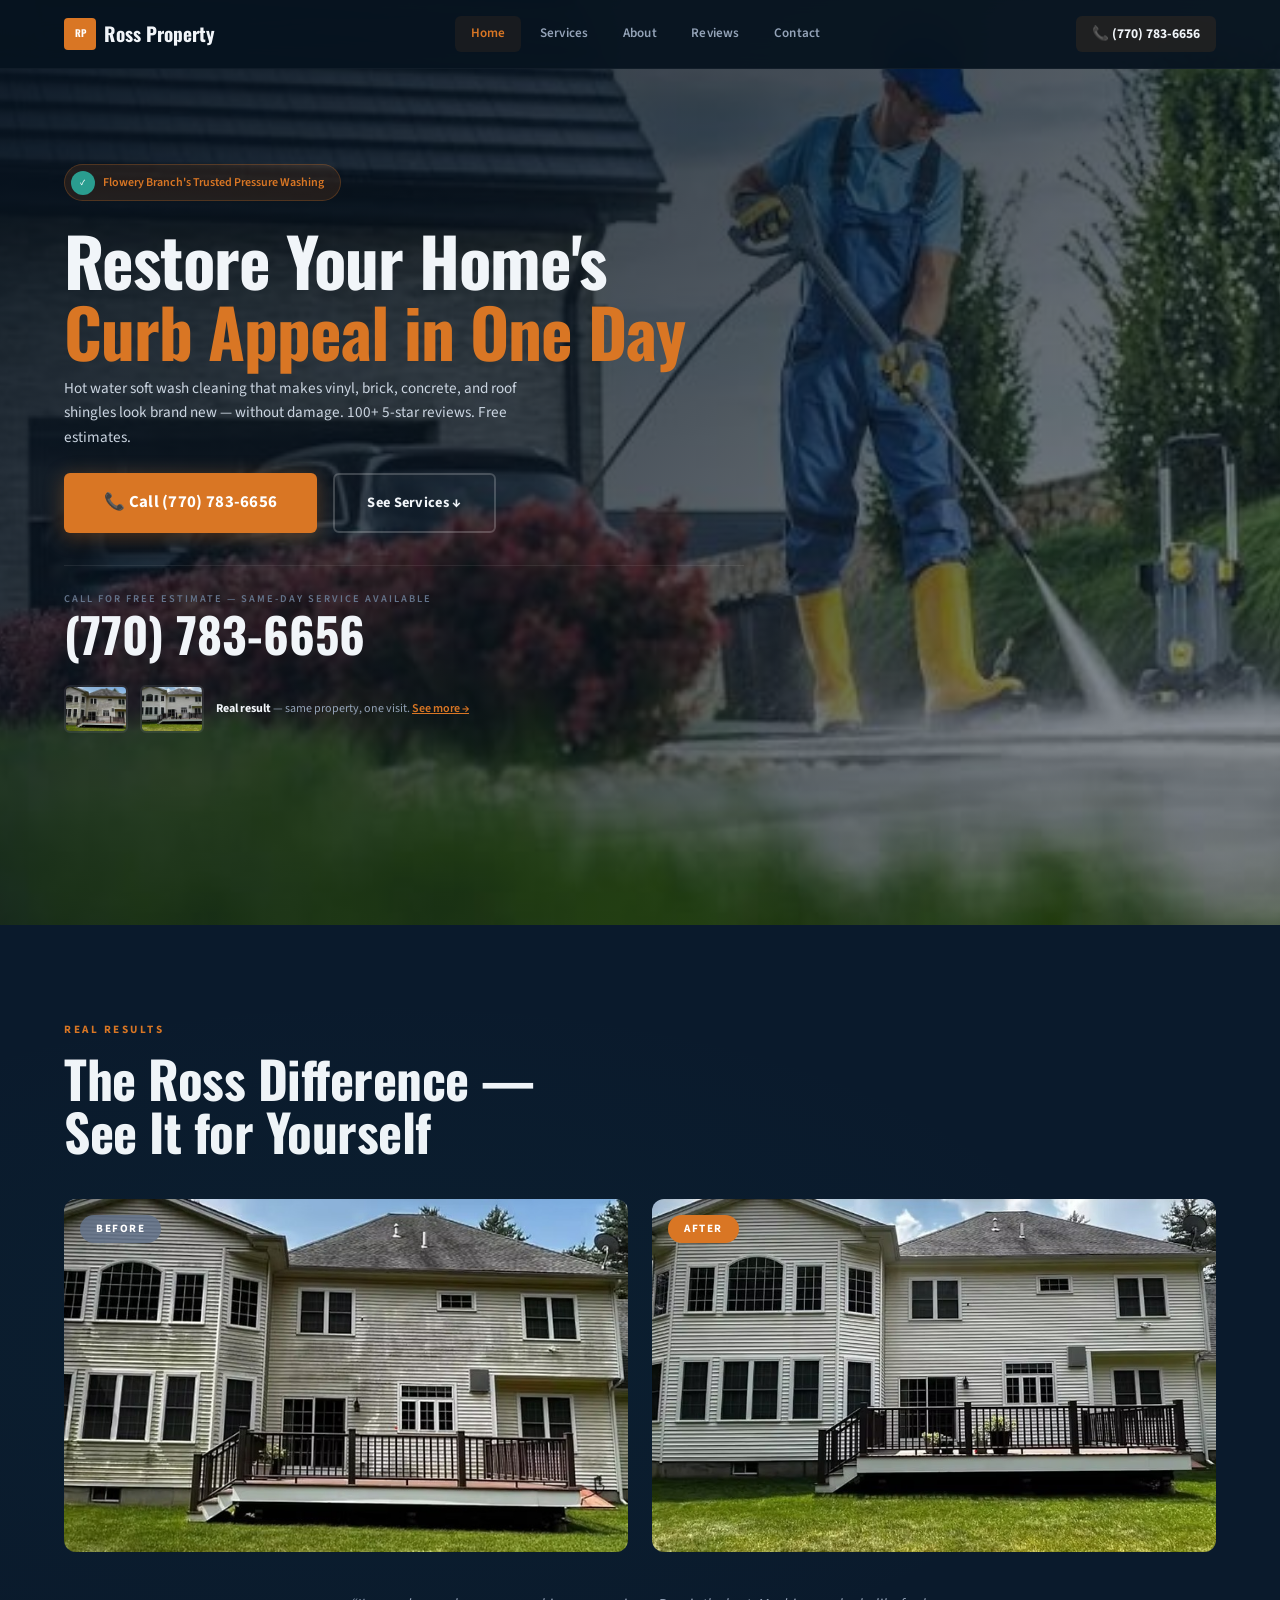
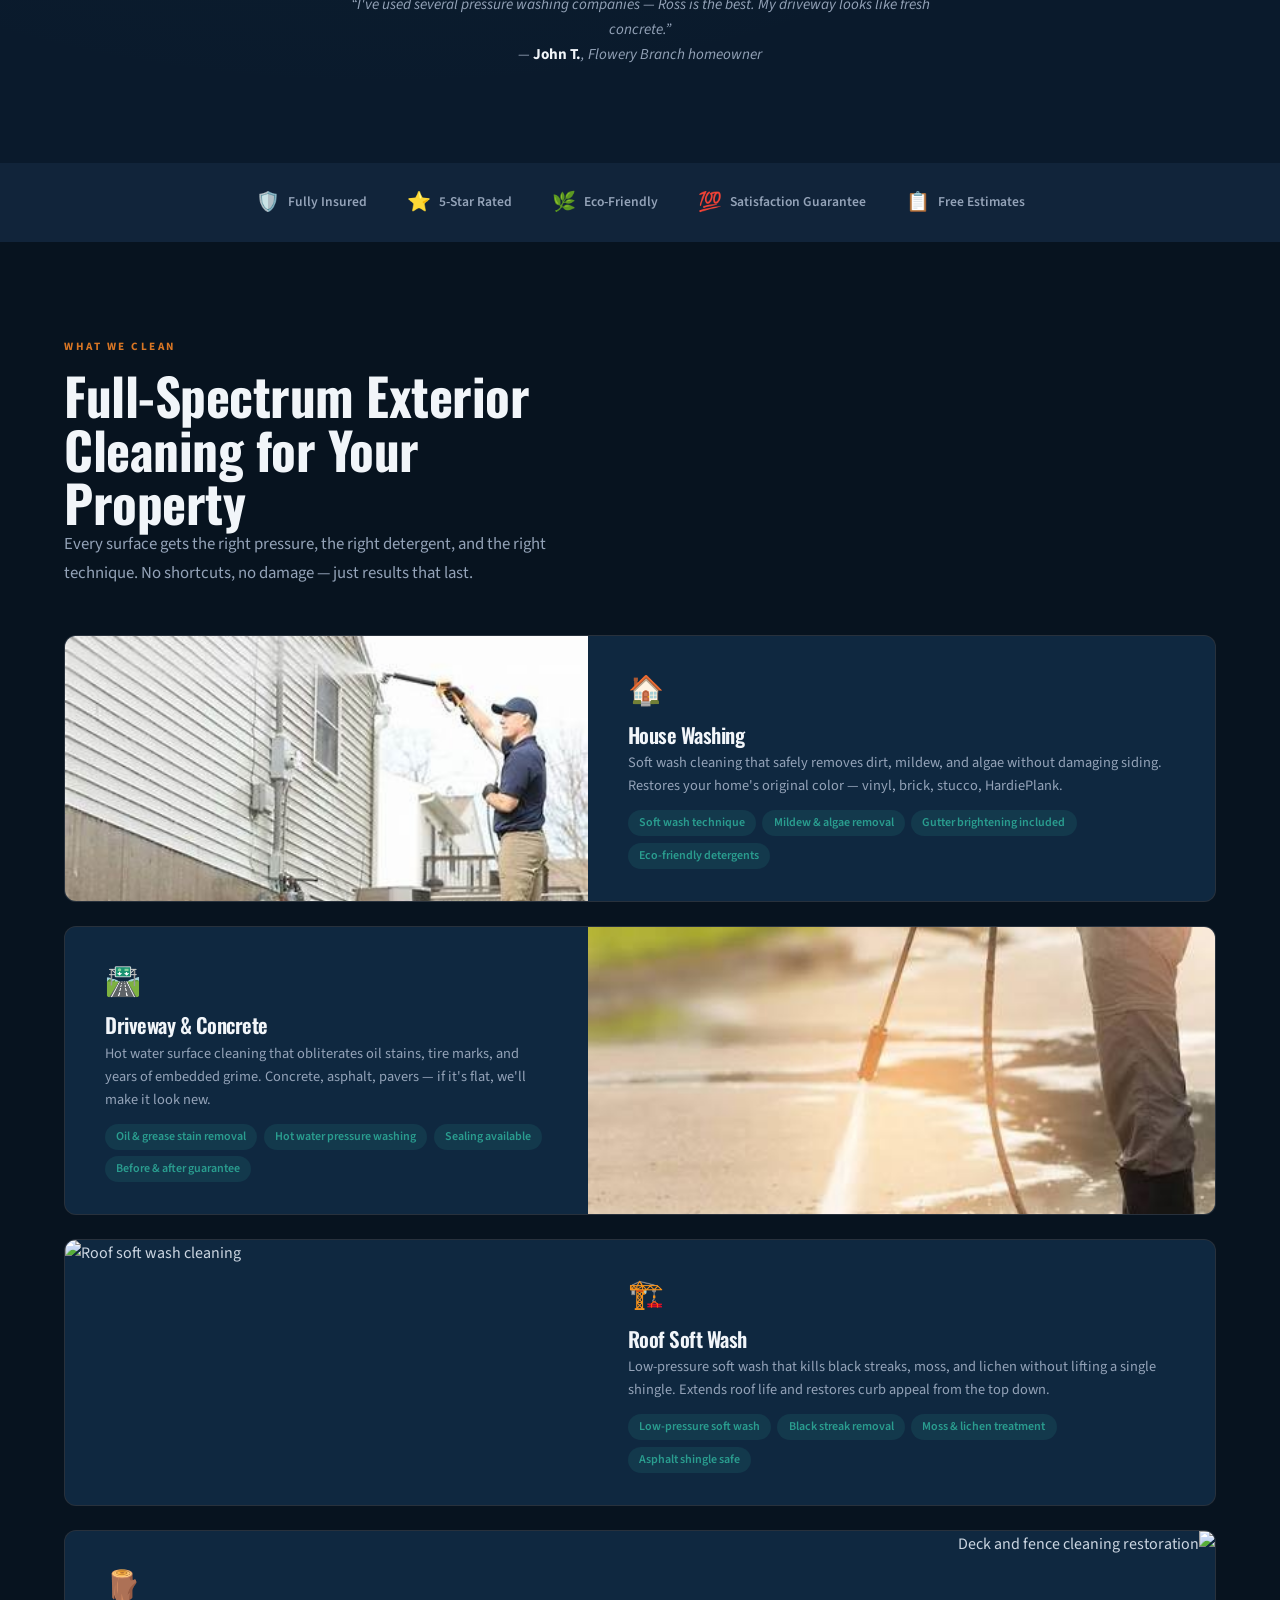
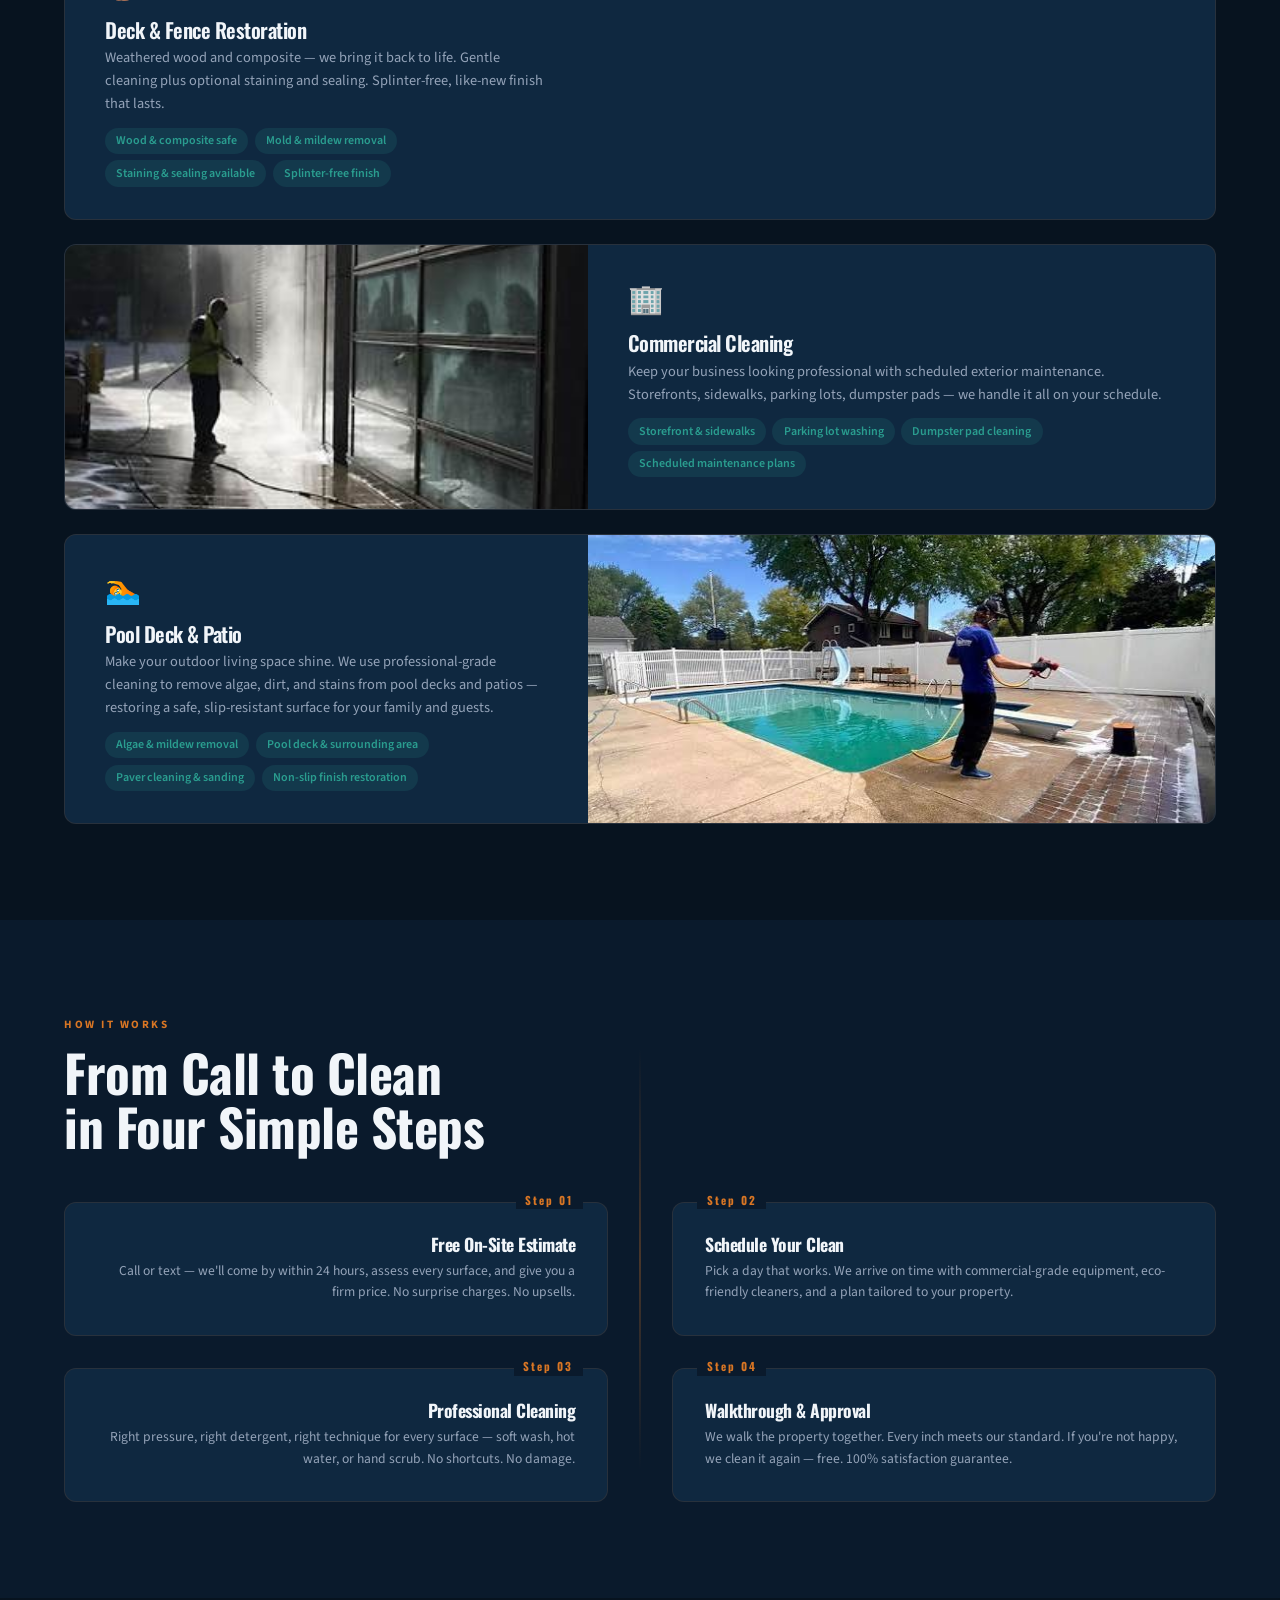
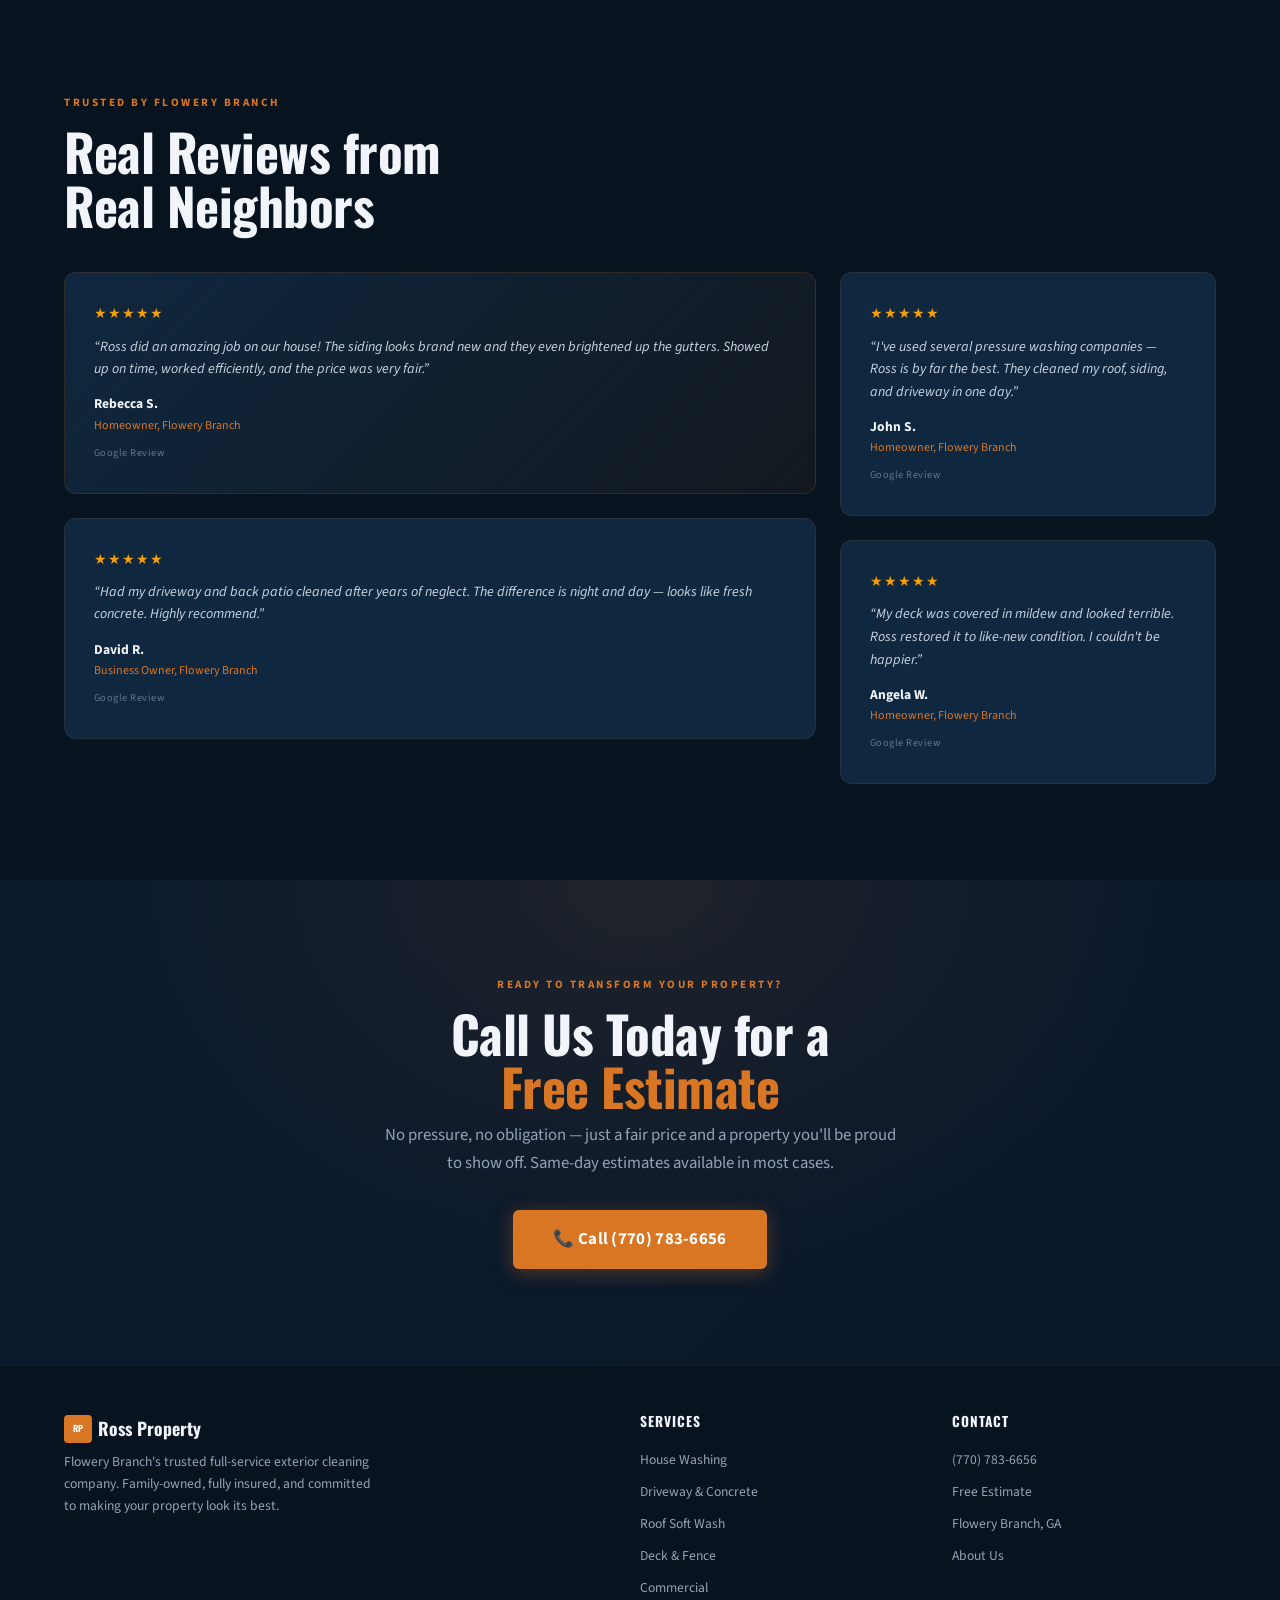
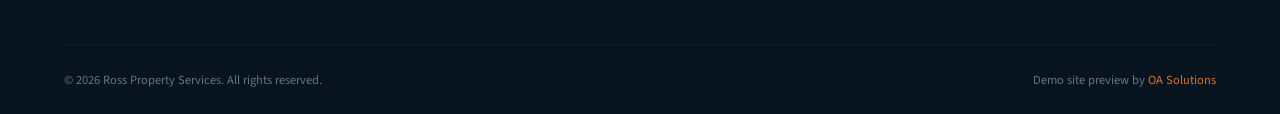
==== index.html @ 20b0c1eb "final" ====
<!DOCTYPE html>
<html lang="en">
<head>
<meta charset="UTF-8">
<meta name="viewport" content="width=device-width, initial-scale=1.0">
<title>Ross Property Services — Flowery Branch's Premium Exterior Cleaning</title>
<meta name="description" content="Ross Property Services — professional house washing, driveway cleaning, roof soft wash &amp; deck restoration in Flowery Branch, GA. Free estimates. Fully insured.">
<link rel="preconnect" href="https://fonts.googleapis.com">
<link href="https://fonts.googleapis.com/css2?family=Oswald:wght@500;600;700&family=Source+Sans+3:ital,wght@0,300;0,400;0,600;0,700;1,400&display=swap" rel="stylesheet">
<link rel="stylesheet" href="style.css">
</head>
<body>

<nav>
  <div class="container nav-inner">
    <a href="index.html" class="nav-brand">
      <span class="mark">RP</span>
      Ross Property</span>
    </a>
    <div class="nav-links">
      <a href="index.html" class="active">Home</a>
      <a href="services.html">Services</a>
      <a href="about.html">About</a>
      <a href="reviews.html">Reviews</a>
      <a href="contact.html">Contact</a>
    </div>
    <div class="nav-phone-wrap">
      <a href="tel:7707836656" class="nav-phone">&#x1F4DE; (770) 783-6656</a>
    </div>
  </div>
</nav>

<!-- ═══ HERO — Full-Bleed Background ═══ -->
<section class="hero" id="top">
  <div class="hero-bg">
    <img src="hero-bg.jpg" alt="Professional pressure washing result" loading="eager">
  </div>
  <div class="container">
    <div class="hero-content">
      <div class="hero-badge">
        <span class="dot">&#10003;</span>
        Flowery Branch's Trusted Pressure Washing
      </div>
      <h1>
        Restore Your Home's<br>
        <span class="accent">Curb Appeal in One Day</span>
      </h1>
      <p>
        Hot water soft wash cleaning that makes vinyl, brick, concrete, and roof shingles look brand new &mdash; without damage. 100+ 5-star reviews. Free estimates.
      </p>
      <div class="hero-actions">
        <a href="tel:7707836656" class="btn btn-copper" style="font-size:1.05rem;padding:1rem 2.5rem">&#x1F4DE; Call (770) 783-6656</a>
        <a href="services.html" class="btn btn-outline-light">See Services &darr;</a>
      </div>
      <div class="hero-phone-block">
        <div class="label">Call for Free Estimate &mdash; Same-Day Service Available</div>
        <a href="tel:7707836656" class="number">(770) 783-6656</a>
      </div>
      <div class="hero-proof">
        <div class="thumb"><img src="ba-before.jpg" alt="Before"></div>
        <div class="thumb"><img src="ba-after.jpg" alt="After"></div>
        <div class="proof-text"><strong>Real result</strong> &mdash; same property, one visit. <a href="#proof" style="color:var(--copper);font-weight:600;text-decoration:underline">See more &rarr;</a></div>
      </div>
    </div>
  </div>
</section>

<!-- ═══ BEFORE / AFTER ═══ -->
<section class="before-after" id="proof">
  <div class="container">
    <span class="section-tag">Real Results</span>
    <h2>The Ross Difference &mdash;<br>See It for Yourself</h2>
    <div class="ba-grid">
      <div class="ba-card">
        <span class="ba-label before">Before</span>
        <img src="ba-before.jpg" alt="Before &mdash; dirty surface before professional pressure washing" loading="lazy">
      </div>
      <div class="ba-card">
        <span class="ba-label after">After</span>
        <img src="ba-after.jpg" alt="After &mdash; professionally cleaned and restored by Ross Property Services" loading="lazy">
      </div>
    </div>
    <p class="ba-quote">
      &ldquo;I've used several pressure washing companies &mdash; Ross is the best. My driveway looks like fresh concrete.&rdquo;<br>
      &mdash; <strong>John T.</strong>, Flowery Branch homeowner
    </p>
  </div>
</section>

<!-- ═══ TRUST BAR ═══ -->
<div class="trust-bar">
  <div class="container trust-inner">
    <span class="trust-item"><span class="icon">&#x1F6E1;&#xFE0F;</span> Fully Insured</span>
    <span class="trust-item"><span class="icon">&#x2B50;</span> 5-Star Rated</span>
    <span class="trust-item"><span class="icon">&#x1F33F;</span> Eco-Friendly</span>
    <span class="trust-item"><span class="icon">&#x1F4AF;</span> Satisfaction Guarantee</span>
    <span class="trust-item"><span class="icon">&#x1F4CB;</span> Free Estimates</span>
  </div>
</div>

<!-- ═══ SERVICES — Staggered Layout ═══ -->
<section class="services" id="services">
  <div class="container">
    <div class="services-header">
      <span class="section-tag">What We Clean</span>
      <h2>Full-Spectrum Exterior<br>Cleaning for Your Property</h2>
      <p>Every surface gets the right pressure, the right detergent, and the right technique. No shortcuts, no damage &mdash; just results that last.</p>
    </div>

    <div class="svc-list">

      <div class="svc-card hidden">
        <div class="svc-img">
          <img src="house-washing.jpg" alt="Professional house washing service" loading="lazy">
        </div>
        <div class="svc-body">
          <div class="svc-icon">&#x1F3E0;</div>
          <h3>House Washing</h3>
          <p>Soft wash cleaning that safely removes dirt, mildew, and algae without damaging siding. Restores your home's original color &mdash; vinyl, brick, stucco, HardiePlank.</p>
          <ul class="svc-features">
            <li>Soft wash technique</li>
            <li>Mildew &amp; algae removal</li>
            <li>Gutter brightening included</li>
            <li>Eco-friendly detergents</li>
          </ul>
        </div>
      </div>

      <div class="svc-card hidden">
        <div class="svc-img">
          <img src="driveway.jpg" alt="Driveway pressure washing" loading="lazy">
        </div>
        <div class="svc-body">
          <div class="svc-icon">&#x1F6E3;&#xFE0F;</div>
          <h3>Driveway &amp; Concrete</h3>
          <p>Hot water surface cleaning that obliterates oil stains, tire marks, and years of embedded grime. Concrete, asphalt, pavers &mdash; if it's flat, we'll make it look new.</p>
          <ul class="svc-features">
            <li>Oil &amp; grease stain removal</li>
            <li>Hot water pressure washing</li>
            <li>Sealing available</li>
            <li>Before &amp; after guarantee</li>
          </ul>
        </div>
      </div>

      <div class="svc-card hidden">
        <div class="svc-img">
          <img src="https://images.pexels.com/photos/16001962/pexels-photo-16001962.jpeg?auto=compress&cs=tinysrgb&h=450&w=700&fit=crop" alt="Roof soft wash cleaning" loading="lazy">
        </div>
        <div class="svc-body">
          <div class="svc-icon">&#x1F3D7;&#xFE0F;</div>
          <h3>Roof Soft Wash</h3>
          <p>Low-pressure soft wash that kills black streaks, moss, and lichen without lifting a single shingle. Extends roof life and restores curb appeal from the top down.</p>
          <ul class="svc-features">
            <li>Low-pressure soft wash</li>
            <li>Black streak removal</li>
            <li>Moss &amp; lichen treatment</li>
            <li>Asphalt shingle safe</li>
          </ul>
        </div>
      </div>

      <div class="svc-card hidden">
        <div class="svc-img">
          <img src="https://images.pexels.com/photos/13425263/pexels-photo-13425263.jpeg?auto=compress&cs=tinysrgb&h=450&w=700&fit=crop" alt="Deck and fence cleaning restoration" loading="lazy">
        </div>
        <div class="svc-body">
          <div class="svc-icon">&#x1FAB5;</div>
          <h3>Deck &amp; Fence Restoration</h3>
          <p>Weathered wood and composite &mdash; we bring it back to life. Gentle cleaning plus optional staining and sealing. Splinter-free, like-new finish that lasts.</p>
          <ul class="svc-features">
            <li>Wood &amp; composite safe</li>
            <li>Mold &amp; mildew removal</li>
            <li>Staining &amp; sealing available</li>
            <li>Splinter-free finish</li>
          </ul>
        </div>
      </div>

      <div class="svc-card hidden">
        <div class="svc-img">
          <img src="commercial.jpg" alt="Commercial power washing" loading="lazy">
        </div>
        <div class="svc-body">
          <div class="svc-icon">&#x1F3E2;</div>
          <h3>Commercial Cleaning</h3>
          <p>Keep your business looking professional with scheduled exterior maintenance. Storefronts, sidewalks, parking lots, dumpster pads &mdash; we handle it all on your schedule.</p>
          <ul class="svc-features">
            <li>Storefront &amp; sidewalks</li>
            <li>Parking lot washing</li>
            <li>Dumpster pad cleaning</li>
            <li>Scheduled maintenance plans</li>
          </ul>
        </div>
      </div>

      <div class="svc-card hidden">
        <div class="svc-img">
          <img src="pool-deck.jpg" alt="Pool deck pressure washing" loading="lazy">
        </div>
        <div class="svc-body">
          <div class="svc-icon">&#x1F3CA;</div>
          <h3>Pool Deck &amp; Patio</h3>
          <p>Make your outdoor living space shine. We use professional-grade cleaning to remove algae, dirt, and stains from pool decks and patios &mdash; restoring a safe, slip-resistant surface for your family and guests.</p>
          <ul class="svc-features">
            <li>Algae &amp; mildew removal</li>
            <li>Pool deck &amp; surrounding area</li>
            <li>Paver cleaning &amp; sanding</li>
            <li>Non-slip finish restoration</li>
          </ul>
        </div>
      </div>

    </div>
  </div>
</section>

<!-- ═══ PROCESS — Timeline ═══ -->
<section class="process">
  <div class="container">
    <div class="services-header" style="margin-bottom:3rem">
      <span class="section-tag">How It Works</span>
      <h2>From Call to Clean<br>in Four Simple Steps</h2>
    </div>
    <div class="process-grid">
      <div class="process-card hidden">
        <span class="p-step">Step 01</span>
        <h4>Free On-Site Estimate</h4>
        <p>Call or text &mdash; we'll come by within 24 hours, assess every surface, and give you a firm price. No surprise charges. No upsells.</p>
      </div>
      <div class="process-card hidden">
        <span class="p-step">Step 02</span>
        <h4>Schedule Your Clean</h4>
        <p>Pick a day that works. We arrive on time with commercial-grade equipment, eco-friendly cleaners, and a plan tailored to your property.</p>
      </div>
      <div class="process-card hidden">
        <span class="p-step">Step 03</span>
        <h4>Professional Cleaning</h4>
        <p>Right pressure, right detergent, right technique for every surface &mdash; soft wash, hot water, or hand scrub. No shortcuts. No damage.</p>
      </div>
      <div class="process-card hidden">
        <span class="p-step">Step 04</span>
        <h4>Walkthrough &amp; Approval</h4>
        <p>We walk the property together. Every inch meets our standard. If you're not happy, we clean it again &mdash; free. 100% satisfaction guarantee.</p>
      </div>
    </div>
  </div>
</section>

<!-- ═══ REVIEWS ═══ -->
<section class="reviews" id="reviews">
  <div class="container">
    <span class="section-tag">Trusted by Flowery Branch</span>
    <h2>Real Reviews from<br>Real Neighbors</h2>
    <div class="reviews-grid">

      <div class="reviews-main">
        <div class="review-card featured hidden">
          <div class="review-stars">&#9733;&#9733;&#9733;&#9733;&#9733;</div>
          <p class="review-text">&ldquo;Ross did an amazing job on our house! The siding looks brand new and they even brightened up the gutters. Showed up on time, worked efficiently, and the price was very fair.&rdquo;</p>
          <div class="review-author">Rebecca S.</div>
          <div class="review-location">Homeowner, Flowery Branch</div>
          <div class="review-source">Google Review</div>
        </div>
        <div class="review-card hidden">
          <div class="review-stars">&#9733;&#9733;&#9733;&#9733;&#9733;</div>
          <p class="review-text">&ldquo;Had my driveway and back patio cleaned after years of neglect. The difference is night and day &mdash; looks like fresh concrete. Highly recommend.&rdquo;</p>
          <div class="review-author">David R.</div>
          <div class="review-location">Business Owner, Flowery Branch</div>
          <div class="review-source">Google Review</div>
        </div>
      </div>

      <div class="reviews-side">
        <div class="review-card hidden">
          <div class="review-stars">&#9733;&#9733;&#9733;&#9733;&#9733;</div>
          <p class="review-text">&ldquo;I've used several pressure washing companies &mdash; Ross is by far the best. They cleaned my roof, siding, and driveway in one day.&rdquo;</p>
          <div class="review-author">John S.</div>
          <div class="review-location">Homeowner, Flowery Branch</div>
          <div class="review-source">Google Review</div>
        </div>
        <div class="review-card hidden">
          <div class="review-stars">&#9733;&#9733;&#9733;&#9733;&#9733;</div>
          <p class="review-text">&ldquo;My deck was covered in mildew and looked terrible. Ross restored it to like-new condition. I couldn't be happier.&rdquo;</p>
          <div class="review-author">Angela W.</div>
          <div class="review-location">Homeowner, Flowery Branch</div>
          <div class="review-source">Google Review</div>
        </div>
      </div>

    </div>
  </div>
</section>

<!-- ═══ FINAL CTA ═══ -->
<section class="cta-block">
  <div class="container">
    <span class="section-tag">Ready to Transform Your Property?</span>
    <h2>Call Us Today for a<br><span class="accent">Free Estimate</span></h2>
    <p>No pressure, no obligation &mdash; just a fair price and a property you'll be proud to show off. Same-day estimates available in most cases.</p>
    <a href="tel:7707836656" class="btn btn-copper" style="font-size:1.05rem;padding:1rem 2.5rem">&#x1F4DE; Call (770) 783-6656</a>
  </div>
</section>

<!-- ═══ FOOTER ═══ -->
<footer>
  <div class="container">
    <div class="footer-grid">
      <div>
        <div class="footer-brand">
          <span class="mark" style="width:28px;height:28px;background:var(--copper);border-radius:4px;display:flex;align-items:center;justify-content:center;font-size:.55rem;color:#fff">RP</span>
          Ross Property</span>
        </div>
        <div class="footer-about">
          <p>Flowery Branch's trusted full-service exterior cleaning company. Family-owned, fully insured, and committed to making your property look its best.</p>
        </div>
      </div>
      <div class="footer-col">
        <h4>Services</h4>
        <a href="services.html">House Washing</a>
        <a href="services.html">Driveway &amp; Concrete</a>
        <a href="services.html">Roof Soft Wash</a>
        <a href="services.html">Deck &amp; Fence</a>
        <a href="services.html">Commercial</a>
      </div>
      <div class="footer-col">
        <h4>Contact</h4>
        <a href="tel:7707836656">(770) 783-6656</a>
        <a href="contact.html">Free Estimate</a>
        <a href="contact.html">Flowery Branch, GA</a>
        <a href="about.html">About Us</a>
      </div>
    </div>
    <div class="footer-bot">
      <p>&copy; 2026 Ross Property Services. All rights reserved.</p>
      <p class="demo-mark">Demo site preview by <a href="#">OA Solutions</a></p>
    </div>
  </div>
</footer>

<!-- ═══ MOBILE STICKY CTA ═══ -->
<div class="sticky-cta">
  <a href="tel:7707836656" class="btn btn-copper btn-block">
    &#x1F4DE; Call Now &mdash; Free Estimate
  </a>
</div>

<script>
function revealOnScroll() {
  document.querySelectorAll('.hidden').forEach(function(el) {
    if (el.getBoundingClientRect().top < window.innerHeight - 80) el.classList.add('visible');
  });
}
document.addEventListener('DOMContentLoaded', revealOnScroll);
window.addEventListener('scroll', revealOnScroll);
</script>

</body>
</html>
---- style.css ----
/* ═══ RESET & BASE ═══ */
*,*::before,*::after{margin:0;padding:0;box-sizing:border-box}
html{scroll-behavior:smooth;scroll-padding-top:80px}
body{font-family:'Source Sans 3',sans-serif;font-weight:400;color:#cbd5e1;background:#07131f;line-height:1.65;-webkit-font-smoothing:antialiased;overflow-x:hidden}
a{color:inherit;text-decoration:none}
img{max-width:100%;display:block}
::selection{background:#d97624;color:#fff}

/* ═══ COLORS ═══ */
:root{
  --navy: #07131f;
  --navy-light: #0a1a2c;
  --navy-mid: #11243a;
  --copper: #d97624;
  --copper-glow: rgba(217,118,36,.35);
  --teal: #2a9d8f;
  --teal-dim: rgba(42,157,143,.15);
  --text: #cbd5e1;
  --text-light: #94a3b8;
  --text-dim: #64748b;
  --card: #0f2840;
  --card-border: rgba(217,118,36,.12);
  --white: #f1f5f9;
}

/* ═══ TYPOGRAPHY ═══ */
h1,h2,h3,h4{font-family:'Oswald',sans-serif;font-weight:700;line-height:1.05;color:var(--white);letter-spacing:-.5px}
h1{font-size:clamp(2.8rem,6vw,5rem)}
h2{font-size:clamp(2rem,4vw,3.2rem)}
h3{font-size:clamp(1.2rem,2.5vw,1.6rem)}
h4{font-size:1.1rem}
.section-tag{font-family:'Source Sans 3',sans-serif;font-size:.7rem;font-weight:700;text-transform:uppercase;letter-spacing:2.5px;color:var(--copper);display:block;margin-bottom:.75rem}
.container{max-width:1200px;margin:0 auto;padding:0 1.5rem}
section{padding:clamp(3.5rem,8vw,6rem) 0}

/* ═══ BUTTONS ═══ */
.btn{display:inline-flex;align-items:center;gap:.5rem;font-family:'Source Sans 3',sans-serif;font-weight:700;font-size:.9rem;padding:.85rem 2rem;border-radius:6px;border:none;cursor:pointer;transition:all .25s;text-decoration:none;letter-spacing:.3px}
.btn-copper{background:var(--copper);color:#fff;box-shadow:0 4px 20px var(--copper-glow)}
.btn-copper:hover{background:#c4691f;transform:translateY(-2px);box-shadow:0 8px 30px var(--copper-glow)}
.btn-outline-light{background:transparent;color:var(--white);border:2px solid rgba(255,255,255,.2)}
.btn-outline-light:hover{border-color:var(--copper);background:rgba(217,118,36,.08)}
.btn-teal{background:var(--teal);color:#fff}
.btn-teal:hover{background:#238c80;transform:translateY(-2px)}
.btn-block{width:100%;justify-content:center;padding:1rem}

/* ═══ NAV ═══ */
nav{position:fixed;top:0;left:0;right:0;z-index:100;background:rgba(7,19,31,.95);backdrop-filter:blur(20px);-webkit-backdrop-filter:blur(20px);border-bottom:1px solid rgba(255,255,255,.04);transition:background .3s}
.nav-inner{display:flex;align-items:center;justify-content:space-between;height:68px}
.nav-brand{font-family:'Oswald',sans-serif;font-weight:700;font-size:1.2rem;color:var(--white);display:flex;align-items:center;gap:.5rem;flex-shrink:0}
.nav-brand .mark{width:32px;height:32px;background:var(--copper);border-radius:4px;display:flex;align-items:center;justify-content:center;font-size:.6rem;color:#fff;font-weight:700}
.nav-brand span{color:var(--copper)}
.nav-links{display:flex;gap:.15rem;align-items:center}
.nav-links a{padding:.45rem 1rem;border-radius:6px;font-size:.82rem;font-weight:600;color:var(--text-light);transition:all .2s;letter-spacing:.2px}
.nav-links a:hover{color:var(--white);background:rgba(255,255,255,.04)}
.nav-links a.active{color:var(--copper);background:rgba(217,118,36,.08)}
.nav-phone-wrap{display:flex;align-items:center;gap:.6rem;flex-shrink:0}
.nav-phone{font-weight:700;color:var(--white);font-size:.85rem;display:flex;align-items:center;gap:.35rem;padding:.45rem 1rem;border-radius:6px;background:rgba(217,118,36,.1);transition:all .2s}
.nav-phone:hover{background:rgba(217,118,36,.2)}
@media(max-width:768px){
  .nav-inner{flex-wrap:wrap;height:auto;padding:.5rem 1rem;gap:.35rem}
  .nav-links{order:3;width:100%;justify-content:center;gap:0;padding-top:.35rem;border-top:1px solid rgba(255,255,255,.04)}
  .nav-links a{font-size:.75rem;padding:.3rem .6rem}
  .nav-phone-wrap{display:none}
}

/* ═══ INNER PAGE HERO ═══ */
.page-hero{background:var(--navy-light);padding:8rem 0 3rem;text-align:center;position:relative}
.page-hero::after{content:'';position:absolute;bottom:0;left:0;right:0;height:1px;background:linear-gradient(90deg,transparent,var(--copper),transparent);opacity:.3}
.page-hero h1{font-size:clamp(2rem,4vw,3rem)}
.page-hero h1 .accent{color:var(--copper)}
.page-hero p{color:var(--text-light);font-size:1rem;max-width:500px;margin:.5rem auto 0}

/* ═══ HERO — Full-Bleed Background ═══ */
.hero{min-height:100vh;position:relative;overflow:hidden;padding-top:68px;display:flex;align-items:center}
.hero-bg{position:absolute;inset:0;z-index:0}
.hero-bg img{width:100%;height:100%;object-fit:cover}
.hero-bg::after{content:'';position:absolute;inset:0;background:linear-gradient(135deg,rgba(7,19,31,.92) 0%,rgba(7,19,31,.7) 50%,rgba(7,19,31,.4) 100%)}
.hero .container{position:relative;z-index:1;width:100%;padding:6rem 1.5rem}
.hero-content{max-width:680px}
.hero-badge{display:inline-flex;align-items:center;gap:.5rem;background:rgba(217,118,36,.12);border:1px solid rgba(217,118,36,.25);border-radius:100px;padding:.35rem 1rem .35rem .35rem;font-size:.75rem;font-weight:600;color:var(--copper);margin-bottom:1.5rem;width:fit-content}
.hero-badge .dot{width:24px;height:24px;border-radius:50%;background:var(--teal);display:flex;align-items:center;justify-content:center;font-size:.5rem;color:#fff;flex-shrink:0}
.hero h1{font-size:clamp(2.5rem,5.5vw,4.2rem);margin-bottom:.6rem;letter-spacing:-1px}
.hero h1 .accent{color:var(--copper)}
.hero p{font-size:.95rem;color:var(--text);max-width:500px;line-height:1.6;margin-bottom:1.5rem}
.hero-actions{display:flex;gap:1rem;flex-wrap:wrap}

/* HERO — Giant Phone Number */
.hero-phone-block{margin-top:2rem;padding-top:1.5rem;border-top:1px solid rgba(255,255,255,.08)}
.hero-phone-block .label{font-size:.65rem;text-transform:uppercase;letter-spacing:2px;color:var(--text-dim);font-weight:600}
.hero-phone-block .number{font-family:'Oswald',sans-serif;font-size:clamp(2rem,4vw,3rem);font-weight:700;color:var(--white);letter-spacing:0;line-height:1.1;display:block;margin-top:.1rem;transition:color .2s}
.hero-phone-block .number:hover{color:var(--copper)}

/* HERO — Mini Before/After strip */
.hero-proof{margin-top:1.5rem;display:flex;gap:.75rem;align-items:center}
.hero-proof .thumb{width:64px;height:48px;border-radius:6px;overflow:hidden;border:2px solid rgba(255,255,255,.08);flex-shrink:0}
.hero-proof .thumb img{width:100%;height:100%;object-fit:cover}
.hero-proof .proof-text{font-size:.75rem;color:var(--text-light);line-height:1.3}
.hero-proof .proof-text strong{color:var(--white)}

/* ═══ BEFORE/AFTER ═══ */
.before-after{background:var(--navy-light);position:relative}
.before-after::before{content:'';position:absolute;inset:0;background:radial-gradient(ellipse at 30% 50%,rgba(42,157,143,.04),transparent 60%)}
.ba-grid{display:grid;grid-template-columns:1fr 1fr;gap:1.5rem;margin-top:2.5rem;position:relative;z-index:1}
.ba-card{position:relative;border-radius:12px;overflow:hidden;background:var(--navy-mid)}
.ba-card img{width:100%;height:100%;aspect-ratio:16/10;object-fit:cover;transition:transform .5s}
.ba-card:hover img{transform:scale(1.03)}
.ba-label{position:absolute;top:1rem;left:1rem;font-size:.7rem;font-weight:700;text-transform:uppercase;letter-spacing:1.5px;padding:.3rem 1rem;border-radius:100px;z-index:1}
.ba-label.before{background:rgba(100,116,139,.85);color:#fff}
.ba-label.after{background:var(--copper);color:#fff}
.ba-quote{text-align:center;max-width:600px;margin:2.5rem auto 0;font-style:italic;color:var(--text-light);font-size:.95rem;position:relative;z-index:1}
.ba-quote strong{color:var(--white);font-style:normal}

/* ═══ TRUST BAR ═══ */
.trust-bar{background:var(--navy-mid);padding:1.5rem 0}
.trust-inner{display:flex;flex-wrap:wrap;justify-content:center;gap:2.5rem;align-items:center}
.trust-item{display:flex;align-items:center;gap:.5rem;font-size:.85rem;font-weight:600;color:var(--text-light)}
.trust-item .icon{font-size:1.2rem}

/* ═══ SERVICES ═══ */
.services{background:var(--navy)}
.services-header{max-width:500px;margin-bottom:3rem}
.services-header p{color:var(--text-light);font-size:1.05rem;line-height:1.7}
.svc-list{display:flex;flex-direction:column;gap:1.5rem}
.svc-card{display:grid;grid-template-columns:1fr 1.2fr;gap:0;background:var(--card);border:1px solid var(--card-border);border-radius:12px;overflow:hidden;transition:all .3s}
.svc-card:hover{border-color:rgba(217,118,36,.3);transform:translateX(6px);box-shadow:0 10px 30px rgba(0,0,0,.2)}
.svc-card:nth-child(even){grid-template-columns:1.2fr 1fr;direction:rtl}
.svc-card:nth-child(even) .svc-body{direction:ltr}
.svc-card:nth-child(odd):hover{transform:translateX(6px)}
.svc-card:nth-child(even):hover{transform:translateX(-6px)}
.svc-img{min-height:220px;height:100%;position:relative;overflow:hidden}
.svc-img img{position:absolute;inset:0;width:100%;height:100%;object-fit:cover;transition:transform .4s}
.svc-card:hover .svc-img img{transform:scale(1.05)}
.svc-body{padding:2rem 2.5rem;display:flex;flex-direction:column;justify-content:center}
.svc-icon{font-size:1.8rem;margin-bottom:.5rem}
.svc-body h3{font-family:'Oswald',sans-serif;font-weight:600;font-size:1.3rem;color:var(--white);margin-bottom:.35rem}
.svc-body p{color:var(--text-light);font-size:.9rem;line-height:1.6;margin-bottom:.8rem}
.svc-features{list-style:none;padding:0;margin:0;display:flex;flex-wrap:wrap;gap:.4rem}
.svc-features li{font-size:.75rem;color:var(--teal);background:var(--teal-dim);padding:.2rem .7rem;border-radius:100px;font-weight:600}

/* ═══ PROCESS ═══ */
.process{background:var(--navy-light);position:relative}
.process::after{content:'';position:absolute;left:50%;top:8rem;bottom:8rem;width:2px;background:linear-gradient(180deg,transparent,var(--copper),transparent);transform:translateX(-50%);opacity:.3}
.process-grid{display:grid;grid-template-columns:1fr 1fr;gap:2rem 4rem;position:relative;z-index:1}
.process-card{position:relative;padding:2rem;background:var(--card);border:1px solid var(--card-border);border-radius:12px;transition:all .3s}
.process-card:hover{border-color:var(--copper);transform:translateY(-4px)}
.process-card:nth-child(odd){text-align:right}
.process-card:nth-child(even){text-align:left}
.p-step{position:absolute;top:-12px;font-family:'Oswald',sans-serif;font-size:.7rem;font-weight:700;color:var(--copper);background:var(--navy-light);padding:0 .6rem;letter-spacing:2px}
.process-card:nth-child(odd) .p-step{right:1.5rem}
.process-card:nth-child(even) .p-step{left:1.5rem}
.process-card h4{font-size:1.1rem;margin-bottom:.4rem}
.process-card p{color:var(--text-light);font-size:.85rem;line-height:1.6}

/* ═══ REVIEWS ═══ */
.reviews{background:var(--navy)}
.reviews-grid{display:grid;grid-template-columns:2fr 1fr;gap:1.5rem;margin-top:2.5rem}
.reviews-main{display:flex;flex-direction:column;gap:1.5rem}
.reviews-side{display:flex;flex-direction:column;gap:1.5rem}
.review-card{background:var(--card);border:1px solid var(--card-border);border-radius:12px;padding:1.8rem;transition:all .3s}
.review-card:hover{border-color:rgba(217,118,36,.2)}
.review-card.featured{background:linear-gradient(135deg,var(--card),rgba(217,118,36,.06));border-color:rgba(217,118,36,.15)}
.review-stars{color:#f59e0b;font-size:.9rem;margin-bottom:.6rem;letter-spacing:1px}
.review-text{color:var(--text);font-size:.88rem;line-height:1.6;margin-bottom:.8rem;font-style:italic}
.review-author{font-weight:700;color:var(--white);font-size:.85rem}
.review-location{color:var(--copper);font-size:.75rem}
.review-source{display:inline-block;font-size:.65rem;color:var(--text-dim);margin-top:.5rem;letter-spacing:.5px}

/* ═══ ABOUT PAGE ═══ */
.about-story{padding:4rem 0}
.about-grid{display:grid;grid-template-columns:1fr 1fr;gap:4rem;align-items:center}
.about-image{border-radius:12px;overflow:hidden}
.about-image img{width:100%;height:100%;aspect-ratio:4/3;object-fit:cover}
.about-text h2{font-size:clamp(1.6rem,3vw,2.4rem);margin-bottom:.8rem}
.about-text h2 .accent{color:var(--copper)}
.about-text p{color:var(--text-light);font-size:.95rem;line-height:1.7;margin-bottom:1rem}
.about-highlights{display:grid;grid-template-columns:repeat(2,1fr);gap:1rem;margin-top:1.5rem}
.about-hl{background:var(--card);border:1px solid var(--card-border);border-radius:10px;padding:1rem 1.2rem;display:flex;align-items:center;gap:.75rem}
.about-hl .hl-icon{font-size:1.1rem;color:var(--copper);flex-shrink:0}
.about-hl span{color:var(--white);font-size:.85rem;font-weight:600}
.about-photos{display:grid;grid-template-columns:1fr 1fr;gap:1.5rem;margin-top:2rem}
.about-photo-card{border-radius:12px;overflow:hidden;position:relative}
.about-photo-card img{width:100%;max-height:160px;object-fit:contain;transition:transform .4s}
.about-photo-card:hover img{transform:scale(1.03)}
.about-photo-card .photo-label{position:absolute;bottom:0;left:0;right:0;padding:.8rem;background:linear-gradient(transparent,rgba(7,19,31,.85));color:var(--white);font-size:.8rem;font-weight:600}

/* ═══ CONTACT PAGE ═══ */
.contact-grid{display:grid;grid-template-columns:1fr 1fr;gap:3rem;align-items:start}
.contact-info{background:var(--card);border:1px solid var(--card-border);border-radius:12px;padding:2.5rem}
.contact-info h3{font-size:1.2rem;margin-bottom:1.2rem}
.contact-info h3 .accent{color:var(--copper)}
.ci-item{display:flex;align-items:flex-start;gap:.8rem;padding:.7rem 0;font-size:.9rem;color:var(--text)}
.ci-item .ci-icon{font-size:1.1rem;color:var(--copper);flex-shrink:0;width:24px;text-align:center}
.ci-item strong{color:var(--white)}
.contact-form-wrap{background:var(--card);border:1px solid var(--card-border);border-radius:12px;padding:2.5rem}
.contact-form-wrap h3{font-size:1.2rem;margin-bottom:.5rem}
.contact-form-wrap h3 .accent{color:var(--copper)}
.contact-form-wrap .form-desc{color:var(--text-light);font-size:.85rem;margin-bottom:1.5rem}
.form-group{margin-bottom:1.2rem}
.form-group label{display:block;font-size:.82rem;font-weight:600;color:var(--text);margin-bottom:.3rem}
.form-group input,.form-group textarea,.form-group select{width:100%;padding:.75rem 1rem;background:var(--navy-light);border:1px solid rgba(255,255,255,.08);border-radius:8px;font-size:.95rem;font-family:inherit;color:var(--white);transition:border .2s}
.form-group input:focus,.form-group textarea:focus{outline:none;border-color:var(--copper)}
.form-group textarea{height:120px;resize:vertical}
.form-group input::placeholder,.form-group textarea::placeholder{color:var(--text-dim)}

/* ═══ CTA SECTION ═══ */
.cta-block{background:linear-gradient(135deg,var(--navy-light),#0a182a);text-align:center;position:relative;overflow:hidden}
.cta-block::before{content:'';position:absolute;inset:0;background:radial-gradient(ellipse at 50% 0%,rgba(217,118,36,.1),transparent 60%)}
.cta-block .container{position:relative;z-index:1}
.cta-block h2{margin-bottom:.5rem}
.cta-block h2 .accent{color:var(--copper)}
.cta-block p{color:var(--text-light);font-size:1.05rem;max-width:520px;margin:0 auto 2rem}

/* ═══ FOOTER ═══ */
footer{background:var(--navy);border-top:1px solid rgba(255,255,255,.04);padding:3rem 0 1.5rem}
.footer-grid{display:grid;grid-template-columns:2fr 1fr 1fr;gap:3rem;margin-bottom:2.5rem}
.footer-brand{font-family:'Oswald',sans-serif;font-weight:700;font-size:1.1rem;color:var(--white);margin-bottom:.5rem;display:flex;align-items:center;gap:.4rem}
.footer-brand span{color:var(--copper)}
.footer-about p{font-size:.85rem;color:var(--text-light);max-width:320px;line-height:1.6}
.footer-col h4{font-size:.85rem;margin-bottom:1rem;text-transform:uppercase;letter-spacing:1px}
.footer-col a{display:block;color:var(--text-light);font-size:.85rem;padding:.3rem 0;transition:color .2s}
.footer-col a:hover{color:var(--copper)}
.footer-bot{border-top:1px solid rgba(255,255,255,.04);padding-top:1.5rem;display:flex;justify-content:space-between;align-items:center;flex-wrap:wrap;gap:1rem}
.footer-bot p{font-size:.78rem;color:var(--text-dim)}
.footer-bot a{color:var(--copper)}

/* ═══ MOBILE STICKY CTA ═══ */
.sticky-cta{display:none;position:fixed;bottom:0;left:0;right:0;z-index:99;padding:1rem;background:rgba(7,19,31,.95);backdrop-filter:blur(12px);border-top:1px solid rgba(255,255,255,.06)}
@media(max-width:640px){.sticky-cta{display:block}}

/* ═══ RESPONSIVE ═══ */
@media(max-width:1024px){
  .hero{grid-template-columns:1fr}
  .hero-left{padding:4rem 1.5rem 0}
  .hero-right{min-height:40vh}
  .hero-right::after{background:linear-gradient(0deg,rgba(7,19,31,.8) 0%,transparent 50%)}
  .process::after{display:none}
  .process-grid{grid-template-columns:1fr;gap:1rem}
  .process-card:nth-child(odd){text-align:left}
  .process-card:nth-child(odd) .p-step{left:1.5rem;right:auto}
  .footer-grid{grid-template-columns:1fr 1fr;gap:2rem}
  .about-grid{grid-template-columns:1fr;gap:2rem}
  .contact-grid{grid-template-columns:1fr}
}
@media(max-width:768px){
  .ba-grid{grid-template-columns:1fr}
  .svc-card,.svc-card:nth-child(even){grid-template-columns:1fr;direction:ltr}
  .svc-card:hover,.svc-card:nth-child(even):hover{transform:none}
  .svc-img{min-height:180px}
  .svc-body{padding:1.5rem}
  .svc-card,.svc-card:nth-child(even){direction:ltr}
  .reviews-grid{grid-template-columns:1fr}
  .footer-grid{grid-template-columns:1fr}
  .about-photos{grid-template-columns:1fr}
  .about-highlights{grid-template-columns:1fr}
  .hero-phone-large .number{font-size:1.3rem}
}
@media(min-width:1200px){
  .hero-left{padding-left:calc((100vw - 1200px)/2)}
}

/* ═══ SCROLL REVEAL ═══ */
.hidden{opacity:0;transform:translateY(24px);transition:all .6s cubic-bezier(.22,1,.36,1)}
.visible{opacity:1;transform:translateY(0)}
@media(prefers-reduced-motion:reduce){.hidden{opacity:1;transform:none}}
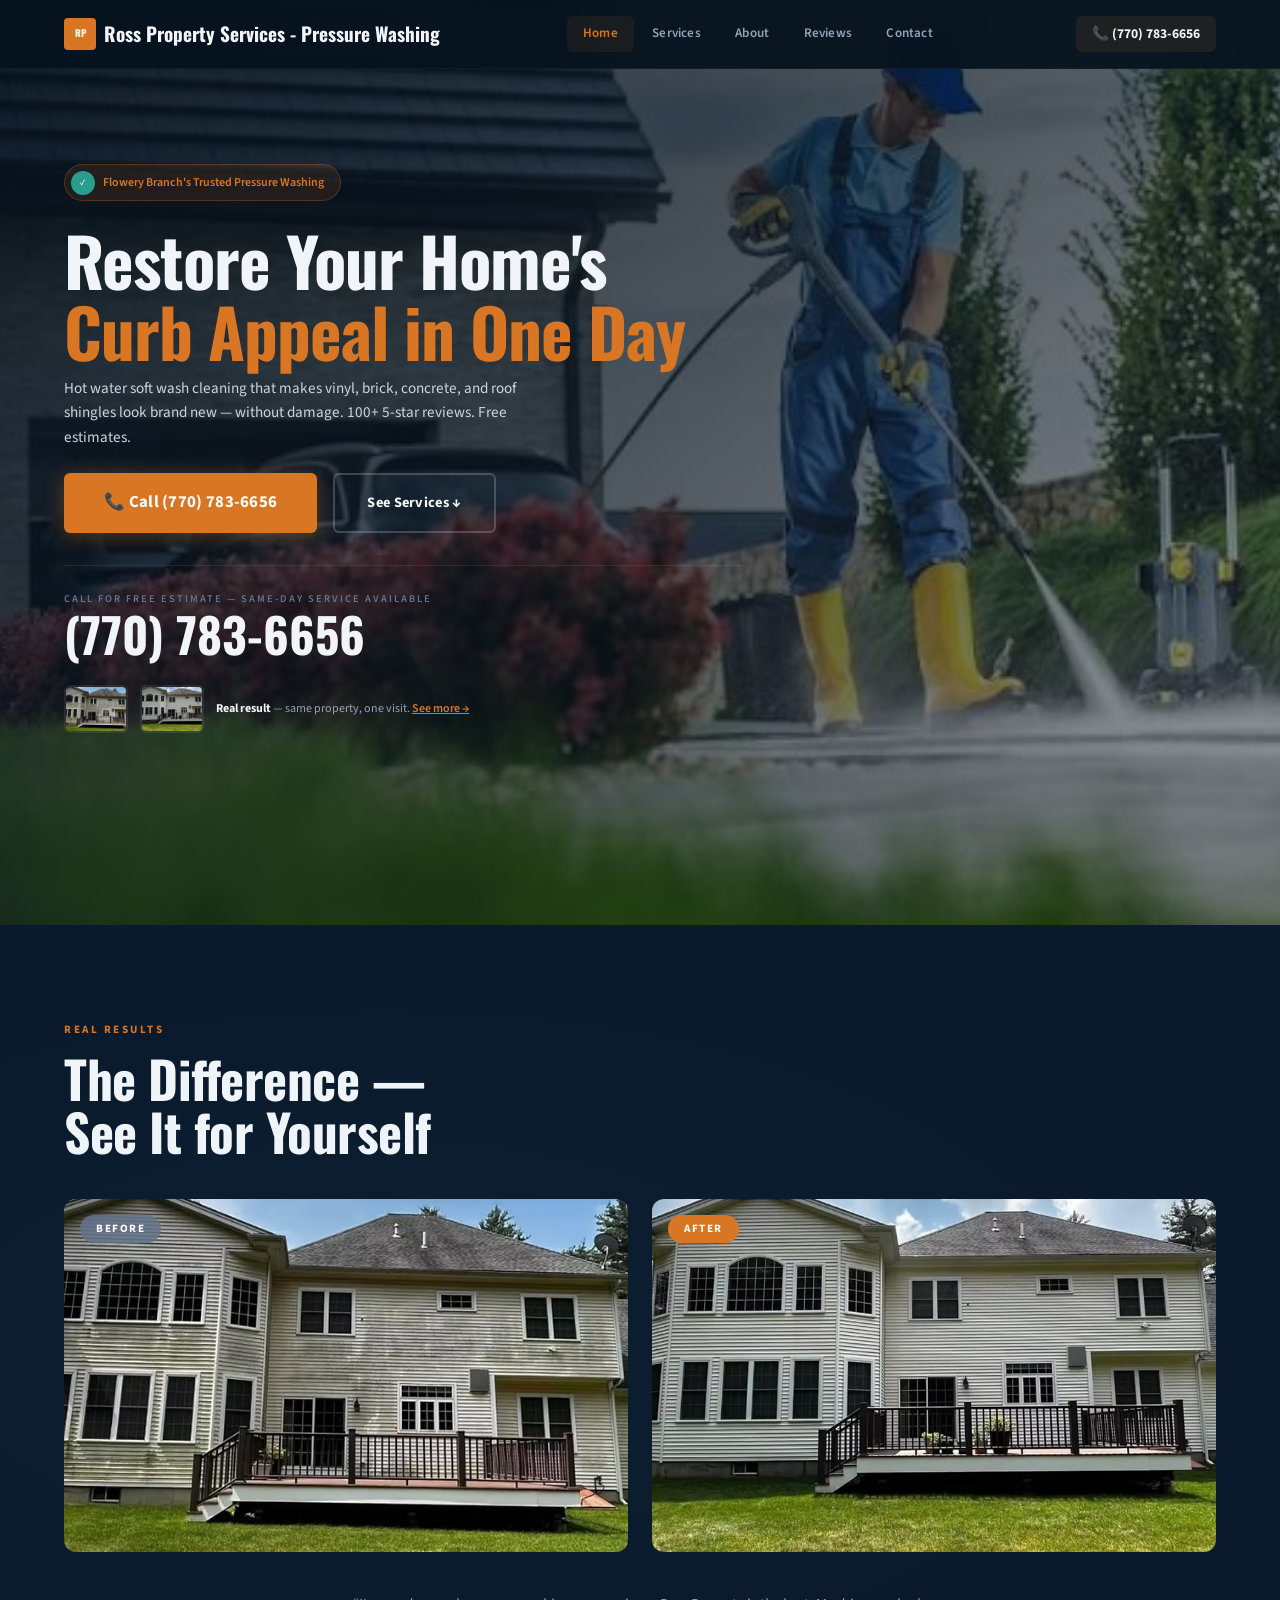
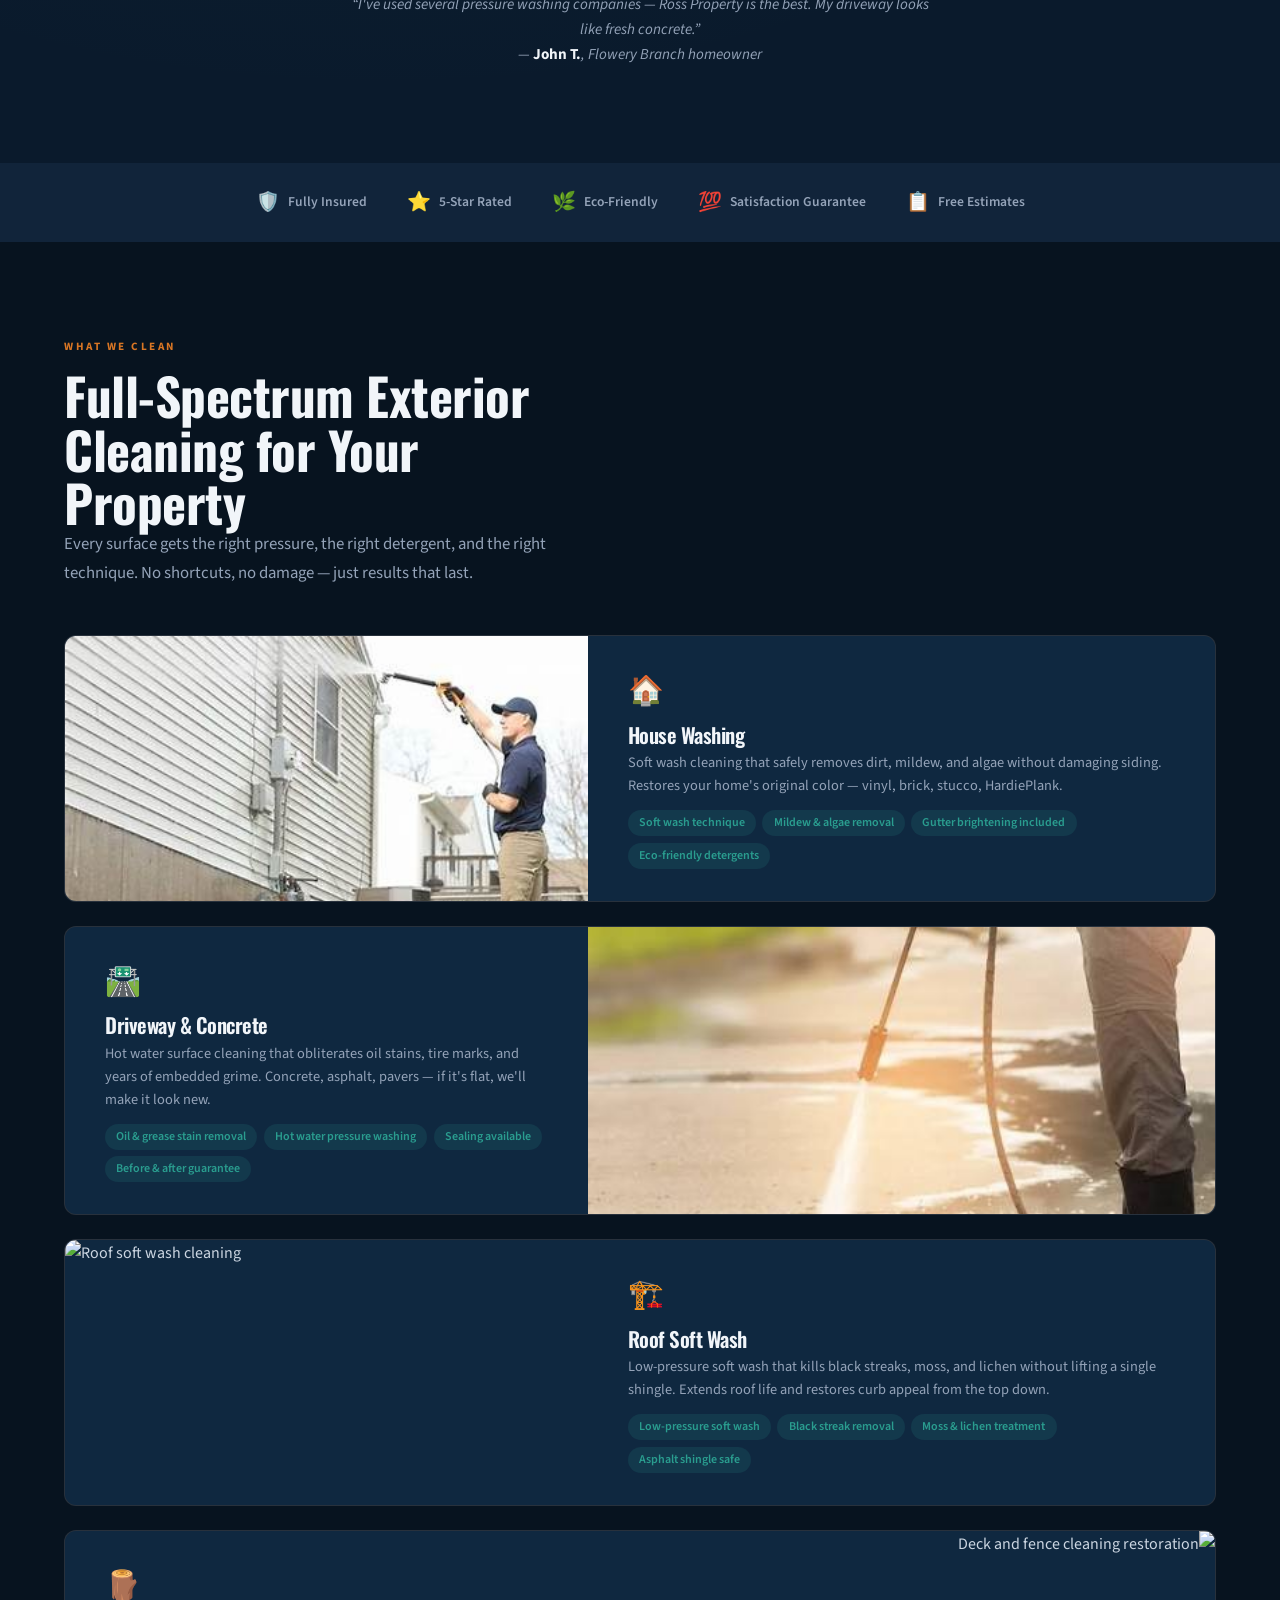
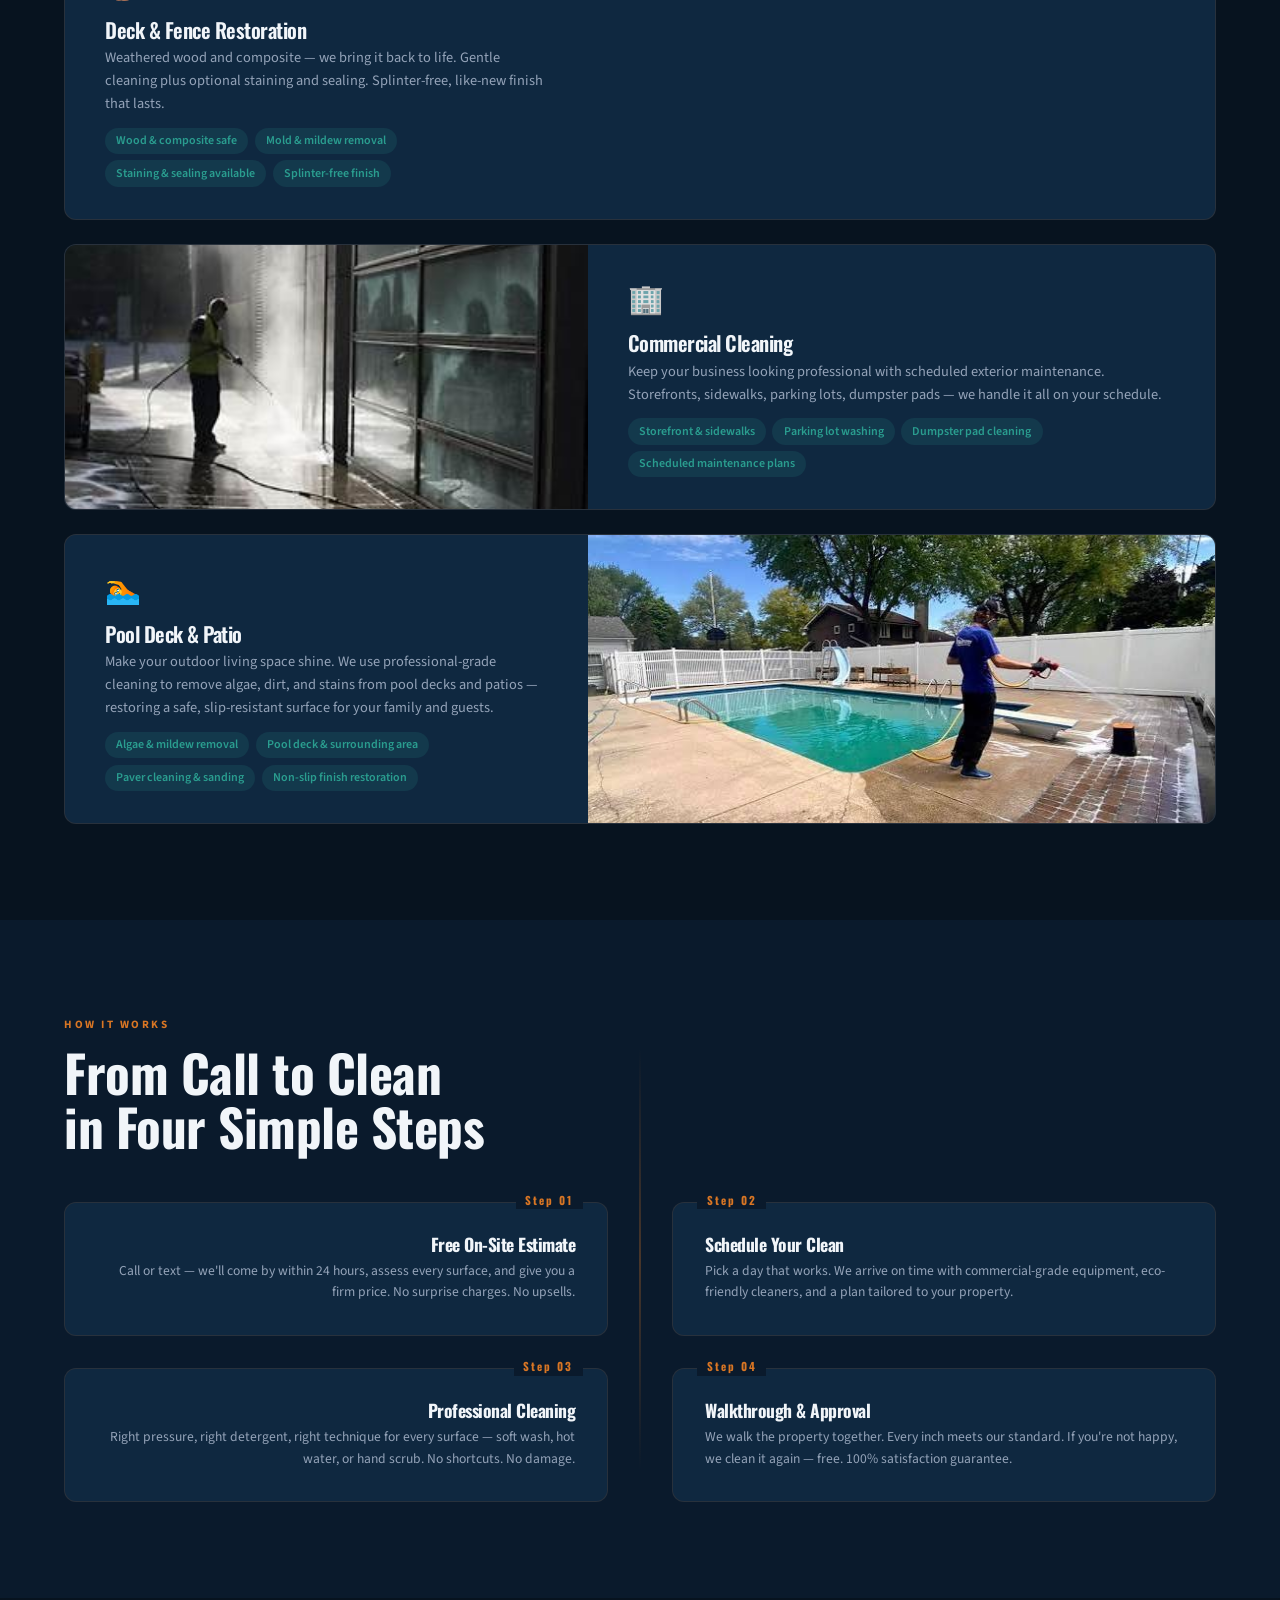
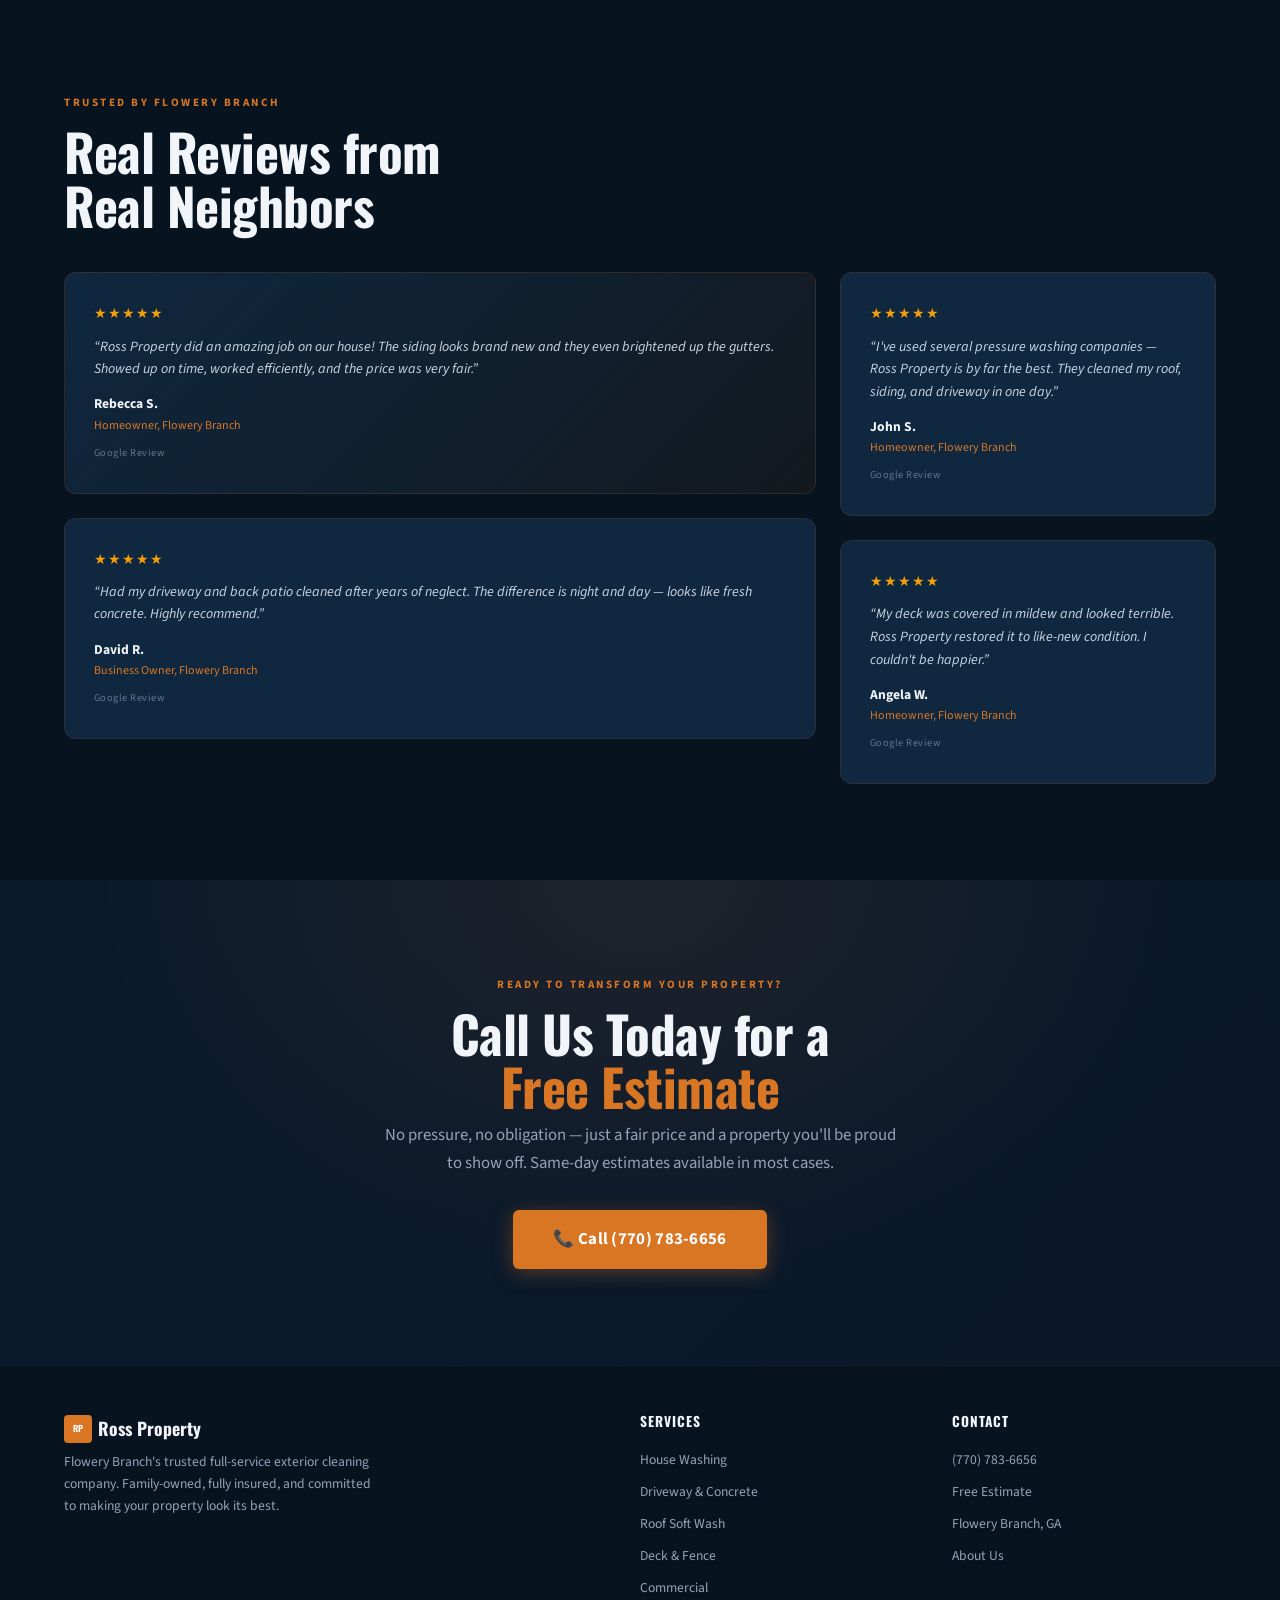
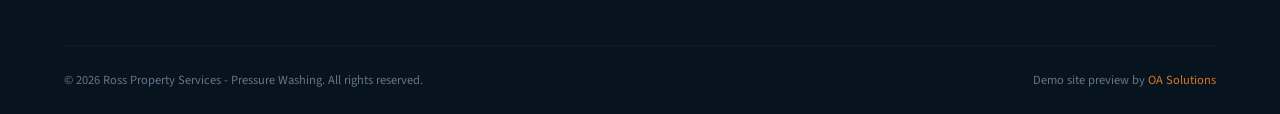
==== commit 77c35f2a: "update" ====
--- a/index.html
+++ b/index.html
@@ -3,8 +3,8 @@
 <head>
 <meta charset="UTF-8">
 <meta name="viewport" content="width=device-width, initial-scale=1.0">
-<title>Ross Property Services — Flowery Branch's Premium Exterior Cleaning</title>
-<meta name="description" content="Ross Property Services — professional house washing, driveway cleaning, roof soft wash &amp; deck restoration in Flowery Branch, GA. Free estimates. Fully insured.">
+<title>Ross Property Services - Pressure Washing — Flowery Branch's Premium Exterior Cleaning</title>
+<meta name="description" content="Ross Property Services - Pressure Washing — professional house washing, driveway cleaning, roof soft wash &amp; deck restoration in Flowery Branch, GA. Free estimates. Fully insured.">
 <link rel="preconnect" href="https://fonts.googleapis.com">
 <link href="https://fonts.googleapis.com/css2?family=Oswald:wght@500;600;700&family=Source+Sans+3:ital,wght@0,300;0,400;0,600;0,700;1,400&display=swap" rel="stylesheet">
 <link rel="stylesheet" href="style.css">
@@ -15,8 +15,8 @@
   <div class="container nav-inner">
     <a href="index.html" class="nav-brand">
       <span class="mark">RP</span>
-      Ross Property</span>
-    </a>
+      Ross Property Services - Pressure Washing
+      </a>
     <div class="nav-links">
       <a href="index.html" class="active">Home</a>
       <a href="services.html">Services</a>
@@ -25,7 +25,7 @@
       <a href="contact.html">Contact</a>
     </div>
     <div class="nav-phone-wrap">
-      <a href="tel:7707836656" class="nav-phone">&#x1F4DE; (770) 783-6656</a>
+      <a href="tel:+17707836656" class="nav-phone">&#x1F4DE; (770) 783-6656</a>
     </div>
   </div>
 </nav>
@@ -49,12 +49,12 @@
         Hot water soft wash cleaning that makes vinyl, brick, concrete, and roof shingles look brand new &mdash; without damage. 100+ 5-star reviews. Free estimates.
       </p>
       <div class="hero-actions">
-        <a href="tel:7707836656" class="btn btn-copper" style="font-size:1.05rem;padding:1rem 2.5rem">&#x1F4DE; Call (770) 783-6656</a>
+        <a href="tel:+17707836656" class="btn btn-copper" style="font-size:1.05rem;padding:1rem 2.5rem">&#x1F4DE; Call (770) 783-6656</a>
         <a href="services.html" class="btn btn-outline-light">See Services &darr;</a>
       </div>
       <div class="hero-phone-block">
         <div class="label">Call for Free Estimate &mdash; Same-Day Service Available</div>
-        <a href="tel:7707836656" class="number">(770) 783-6656</a>
+        <a href="tel:+17707836656" class="number">(770) 783-6656</a>
       </div>
       <div class="hero-proof">
         <div class="thumb"><img src="ba-before.jpg" alt="Before"></div>
@@ -69,7 +69,7 @@
 <section class="before-after" id="proof">
   <div class="container">
     <span class="section-tag">Real Results</span>
-    <h2>The Ross Difference &mdash;<br>See It for Yourself</h2>
+    <h2>The Difference &mdash;<br>See It for Yourself</h2>
     <div class="ba-grid">
       <div class="ba-card">
         <span class="ba-label before">Before</span>
@@ -77,11 +77,11 @@
       </div>
       <div class="ba-card">
         <span class="ba-label after">After</span>
-        <img src="ba-after.jpg" alt="After &mdash; professionally cleaned and restored by Ross Property Services" loading="lazy">
+        <img src="ba-after.jpg" alt="After &mdash; professionally cleaned and restored by Ross Property Services - Pressure Washing" loading="lazy">
       </div>
     </div>
     <p class="ba-quote">
-      &ldquo;I've used several pressure washing companies &mdash; Ross is the best. My driveway looks like fresh concrete.&rdquo;<br>
+      &ldquo;I've used several pressure washing companies &mdash; Ross Property is the best. My driveway looks like fresh concrete.&rdquo;<br>
       &mdash; <strong>John T.</strong>, Flowery Branch homeowner
     </p>
   </div>
@@ -257,7 +257,7 @@
       <div class="reviews-main">
         <div class="review-card featured hidden">
           <div class="review-stars">&#9733;&#9733;&#9733;&#9733;&#9733;</div>
-          <p class="review-text">&ldquo;Ross did an amazing job on our house! The siding looks brand new and they even brightened up the gutters. Showed up on time, worked efficiently, and the price was very fair.&rdquo;</p>
+          <p class="review-text">&ldquo;Ross Property did an amazing job on our house! The siding looks brand new and they even brightened up the gutters. Showed up on time, worked efficiently, and the price was very fair.&rdquo;</p>
           <div class="review-author">Rebecca S.</div>
           <div class="review-location">Homeowner, Flowery Branch</div>
           <div class="review-source">Google Review</div>
@@ -274,14 +274,14 @@
       <div class="reviews-side">
         <div class="review-card hidden">
           <div class="review-stars">&#9733;&#9733;&#9733;&#9733;&#9733;</div>
-          <p class="review-text">&ldquo;I've used several pressure washing companies &mdash; Ross is by far the best. They cleaned my roof, siding, and driveway in one day.&rdquo;</p>
+          <p class="review-text">&ldquo;I've used several pressure washing companies &mdash; Ross Property is by far the best. They cleaned my roof, siding, and driveway in one day.&rdquo;</p>
           <div class="review-author">John S.</div>
           <div class="review-location">Homeowner, Flowery Branch</div>
           <div class="review-source">Google Review</div>
         </div>
         <div class="review-card hidden">
           <div class="review-stars">&#9733;&#9733;&#9733;&#9733;&#9733;</div>
-          <p class="review-text">&ldquo;My deck was covered in mildew and looked terrible. Ross restored it to like-new condition. I couldn't be happier.&rdquo;</p>
+          <p class="review-text">&ldquo;My deck was covered in mildew and looked terrible. Ross Property restored it to like-new condition. I couldn't be happier.&rdquo;</p>
           <div class="review-author">Angela W.</div>
           <div class="review-location">Homeowner, Flowery Branch</div>
           <div class="review-source">Google Review</div>
@@ -298,7 +298,7 @@
     <span class="section-tag">Ready to Transform Your Property?</span>
     <h2>Call Us Today for a<br><span class="accent">Free Estimate</span></h2>
     <p>No pressure, no obligation &mdash; just a fair price and a property you'll be proud to show off. Same-day estimates available in most cases.</p>
-    <a href="tel:7707836656" class="btn btn-copper" style="font-size:1.05rem;padding:1rem 2.5rem">&#x1F4DE; Call (770) 783-6656</a>
+    <a href="tel:+17707836656" class="btn btn-copper" style="font-size:1.05rem;padding:1rem 2.5rem">&#x1F4DE; Call (770) 783-6656</a>
   </div>
 </section>
 
@@ -309,7 +309,7 @@
       <div>
         <div class="footer-brand">
           <span class="mark" style="width:28px;height:28px;background:var(--copper);border-radius:4px;display:flex;align-items:center;justify-content:center;font-size:.55rem;color:#fff">RP</span>
-          Ross Property</span>
+          Ross Property
         </div>
         <div class="footer-about">
           <p>Flowery Branch's trusted full-service exterior cleaning company. Family-owned, fully insured, and committed to making your property look its best.</p>
@@ -325,14 +325,14 @@
       </div>
       <div class="footer-col">
         <h4>Contact</h4>
-        <a href="tel:7707836656">(770) 783-6656</a>
+        <a href="tel:+17707836656">(770) 783-6656</a>
         <a href="contact.html">Free Estimate</a>
         <a href="contact.html">Flowery Branch, GA</a>
         <a href="about.html">About Us</a>
       </div>
     </div>
     <div class="footer-bot">
-      <p>&copy; 2026 Ross Property Services. All rights reserved.</p>
+      <p>&copy; 2026 Ross Property Services - Pressure Washing. All rights reserved.</p>
       <p class="demo-mark">Demo site preview by <a href="#">OA Solutions</a></p>
     </div>
   </div>
@@ -340,7 +340,7 @@
 
 <!-- ═══ MOBILE STICKY CTA ═══ -->
 <div class="sticky-cta">
-  <a href="tel:7707836656" class="btn btn-copper btn-block">
+  <a href="tel:+17707836656" class="btn btn-copper btn-block">
     &#x1F4DE; Call Now &mdash; Free Estimate
   </a>
 </div>
